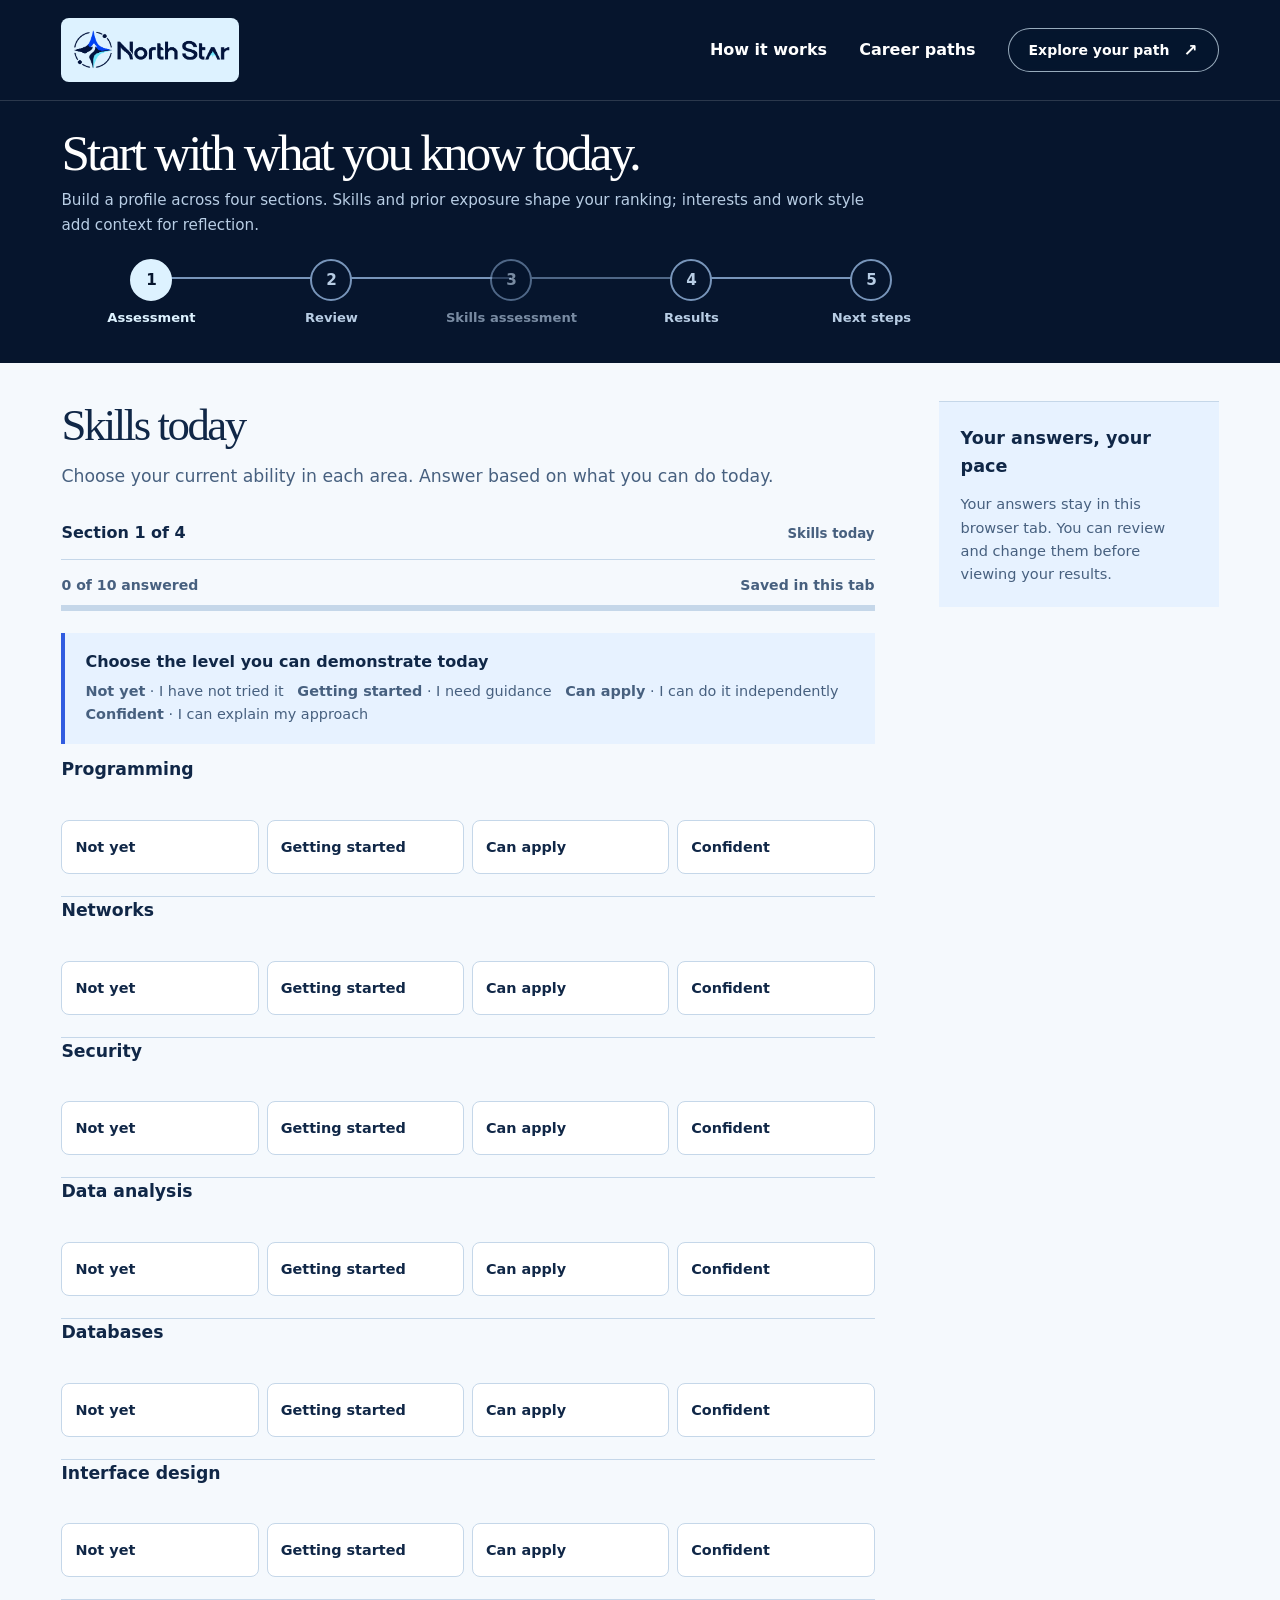
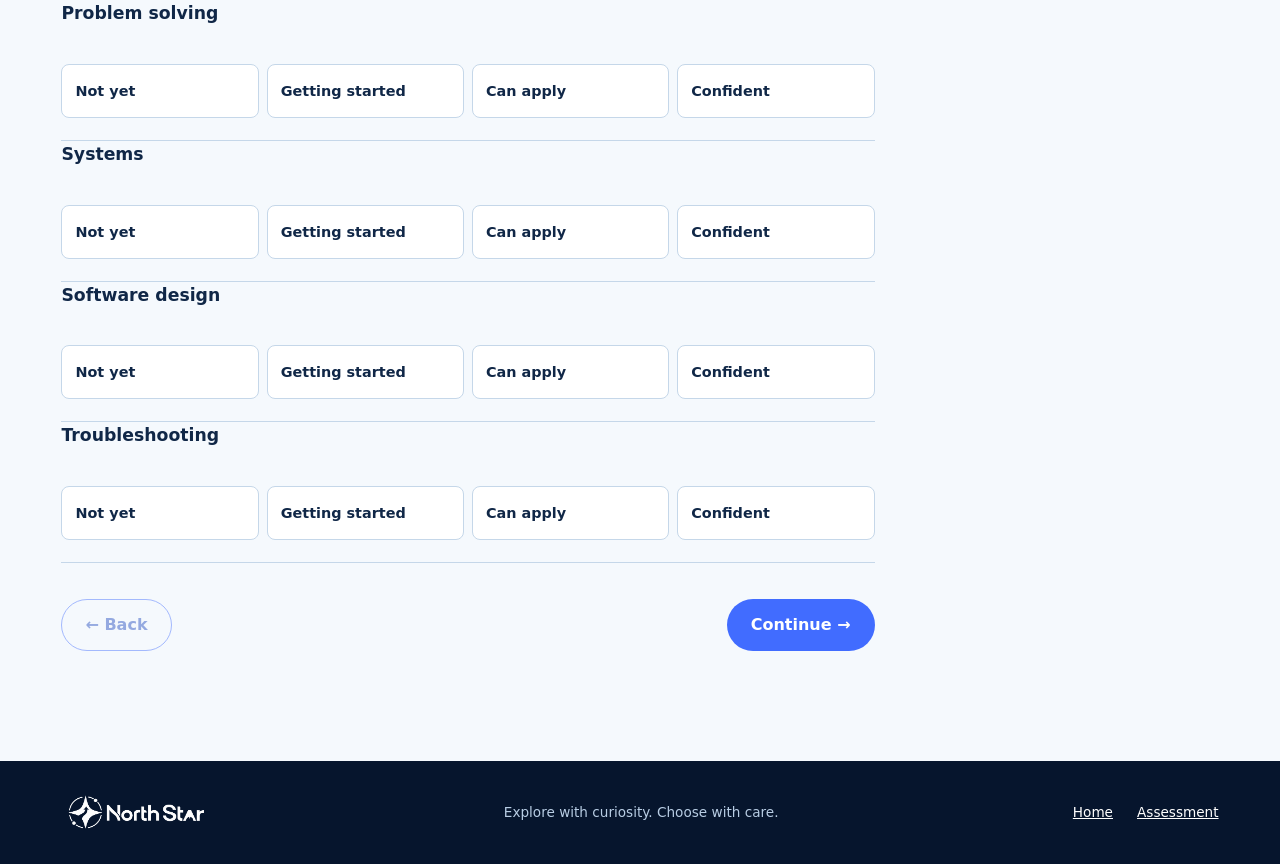
==== assessment.html @ ae38b84a "Initial North Star website" ====
<!doctype html><html lang="en"><head><meta charset="utf-8"><meta name="viewport" content="width=device-width, initial-scale=1"><meta name="theme-color" content="#06152d"><title>Assessment — North Star</title><style>html.assessment-enter::before{content:"";position:fixed;inset:0;z-index:9999;background:#06152d;pointer-events:none;opacity:1;transition:opacity .22s ease-out}html.assessment-enter.assessment-ready::before{opacity:0}@media(prefers-reduced-motion:reduce){html.assessment-enter::before{display:none}}</style><script>if(new URLSearchParams(location.search).has("enter")&&!matchMedia("(prefers-reduced-motion: reduce)").matches){document.documentElement.classList.add("assessment-enter");addEventListener("load",()=>requestAnimationFrame(()=>requestAnimationFrame(()=>{document.documentElement.classList.add("assessment-ready");setTimeout(()=>document.documentElement.classList.remove("assessment-enter","assessment-ready"),260)})),{once:true})}</script><link rel="stylesheet" href="student.css"></head><body data-page="assessment"><a class="skip" href="#main">Skip to content</a><header class="site-header"><nav class="nav container" aria-label="Main navigation"><a class="brand" href="index.html"><img src="north-star-logo.png" alt="North Star" width="2048" height="687"></a><button class="nav-toggle" type="button" aria-expanded="false" aria-controls="nav-links">Menu</button><div class="nav-links" id="nav-links"><a href="index.html#how">How it works</a><a href="index.html#paths">Career paths</a><a class="button button-primary" href="assessment.html" aria-current="page">Explore your path <span class="arrow" aria-hidden="true">↗</span></a></div></nav></header><main id="main"><section class="flow-top"><div class="container"><h1>Start with what you know today.</h1><p>Build a profile across four sections. Skills and prior exposure shape your ranking; interests and work style add context for reflection.</p><div class="flow-nav" aria-label="Progress"><span class="active">Assessment</span><span>Review</span><span>Results</span><span>Next steps</span></div></div></section><div class="container layout"><section class="main-panel" aria-labelledby="page-heading"><h2 class="page-title" id="page-heading">Your assessment</h2><p class="lede" id="step-lead"></p><div id="assessment-content"></div></section><aside class="sidebar"><h2>Your answers, your pace</h2><p>Your answers stay in this browser tab. You can review and change them before viewing your results.</p></aside></div></main><footer class="footer"><div class="container footer-bottom"><a class="footer-brand" href="index.html"><img src="north-star-logo.png" alt="North Star" width="2048" height="687"></a><span>Explore with curiosity. Choose with care.</span><div class="footer-links"><a href="index.html">Home</a><a href="assessment.html">Assessment</a></div></div></footer><script src="student.js" defer></script><script src="journey.js" defer></script></body></html>
---- student.css ----
:root{--ink:#102747;--dark:#06152d;--paper:#f5f9fd;--white:#fff;--teal:#315ce0;--teal-dark:#204abf;--muted:#47607f;--line:#c5d7e9;--pale:#e7f2ff;--lime:#ddf2ff;--error:#a62f35;--gutter:clamp(20px,5vw,76px)}
*{box-sizing:border-box}html{scroll-behavior:smooth}body{margin:0;background:var(--paper);color:var(--ink);font:16px/1.6 system-ui,-apple-system,"Segoe UI",sans-serif}button,input{font:inherit}a{color:inherit}button{cursor:pointer}::selection{background:var(--lime);color:var(--dark)}:focus-visible{outline:3px solid var(--teal);outline-offset:3px}.skip{position:absolute;top:-70px;left:12px;background:var(--lime);padding:10px;z-index:10}.skip:focus{top:12px}.container{width:min(100% - 2*var(--gutter),1200px);margin:auto}.site-header{background:var(--dark);color:white}.nav{min-height:82px;display:flex;align-items:center;justify-content:space-between;gap:20px}.brand{font:850 1.55rem/1 "Avenir Next","Trebuchet MS",sans-serif;letter-spacing:-.035em;text-decoration:none}.brand span{color:var(--lime)}.nav-links{display:flex;align-items:center;gap:24px}.nav-links a{text-decoration:none;font-weight:700}.nav-links a:hover{text-decoration:underline;text-underline-offset:5px}.nav-toggle{display:none;background:none;border:1px solid #fff8;color:white;padding:10px 14px;border-radius:8px}.button{display:inline-flex;align-items:center;justify-content:center;gap:14px;min-height:52px;padding:12px 23px;border:1px solid transparent;border-radius:100px;text-decoration:none;font-weight:800;line-height:1.2}.button-primary{background:var(--lime);color:var(--dark)}.button-dark{background:var(--dark);color:white}.button-outline{background:transparent;border-color:var(--dark);color:var(--dark)}.button:disabled{opacity:.45;cursor:not-allowed}.flow-top{background:var(--dark);color:white;padding:60px 0 84px}.flow-top h1{font:800 clamp(2.7rem,5.5vw,5.4rem)/1.02 "Avenir Next","Trebuchet MS",sans-serif;letter-spacing:-.035em;max-width:900px;margin:0 0 20px;text-wrap:balance}.flow-top p{color:#b8cde4;max-width:66ch;font-size:1.15rem;margin:0}.flow-label{display:inline-block;color:var(--lime);font-size:.78rem;font-weight:800;letter-spacing:.12em;text-transform:uppercase;margin-bottom:20px}.flow-nav{display:flex;gap:10px;flex-wrap:wrap;margin-top:34px}.flow-nav span,.flow-nav a{font-size:.8rem;text-decoration:none;border:1px solid #ffffff70;padding:7px 14px;border-radius:100px;color:#b8cde4}.flow-nav .active{background:var(--lime);border-color:var(--lime);color:var(--dark);font-weight:800}.layout{display:grid;grid-template-columns:minmax(0,1fr) 280px;gap:clamp(30px,5vw,72px);padding:66px 0 110px}.main-panel{min-width:0}.sidebar{align-self:start;position:sticky;top:24px;border-top:1px solid var(--line);padding:22px;background:var(--pale)}.sidebar h2{font-size:1.1rem;margin:0 0 12px}.sidebar p{font-size:.91rem;color:var(--muted);margin:0}.page-title{font:800 clamp(2rem,3.3vw,3.4rem)/1.08 "Avenir Next","Trebuchet MS",sans-serif;letter-spacing:-.03em;margin:0 0 14px}.lede{color:var(--muted);font-size:1.08rem;max-width:68ch;margin:0 0 32px}.section-head{display:flex;align-items:baseline;justify-content:space-between;gap:20px;border-bottom:1px solid var(--line);padding-bottom:15px;margin:42px 0 20px}.section-head h2{font-size:1.55rem;line-height:1.2;margin:0}.section-head small{color:var(--muted);font-weight:700}.question{border:0;border-bottom:1px solid var(--line);padding:22px 0;margin:0}.question legend{font-weight:800;font-size:1.08rem;padding:0 0 14px}.choices{display:grid;grid-template-columns:repeat(4,minmax(0,1fr));gap:8px}.choices.two{grid-template-columns:repeat(2,minmax(0,1fr))}.choice{position:relative}.choice input{position:absolute;opacity:0;inset:0}.choice span{display:flex;align-items:center;min-height:54px;padding:10px 13px;background:white;border:1px solid var(--line);border-radius:8px;font-size:.9rem;font-weight:700;line-height:1.25}.choice input:checked+span{background:var(--pale);border:2px solid var(--teal-dark);padding:9px 12px}.choice input:focus-visible+span{outline:3px solid var(--teal);outline-offset:2px}.choice:hover span{border-color:var(--teal)}.check-list{display:grid;gap:8px}.check-list .choice span{min-height:58px}.actions{display:flex;justify-content:space-between;align-items:center;gap:12px;flex-wrap:wrap;margin-top:36px}.error{color:var(--error);font-weight:750;margin-top:20px}.error[hidden],[hidden]{display:none!important}.review-list{display:grid;grid-template-columns:1fr 1fr;gap:12px}.review-block,.card{background:white;padding:26px;border:1px solid var(--line)}.review-block h3,.card h3{font-size:1.28rem;margin:0 0 12px}.review-block p,.card p{color:var(--muted);margin:0}.review-block a{color:var(--teal-dark);font-weight:800;text-underline-offset:3px}.review-block ul{margin:0;padding-left:20px;color:var(--muted)}.notice{background:var(--pale);padding:18px 22px;margin:24px 0;color:var(--ink)}.notice p{margin:0}.result-hero{background:var(--dark);color:white;padding:clamp(28px,5vw,54px);margin-bottom:12px}.result-hero small{color:var(--lime);font-weight:800;text-transform:uppercase;letter-spacing:.1em}.result-hero h2{font:800 clamp(2.5rem,5vw,4.8rem)/1.05 "Avenir Next","Trebuchet MS",sans-serif;letter-spacing:-.035em;margin:16px 0}.result-hero p{color:#b8cde4;max-width:58ch}.result-grid{display:grid;grid-template-columns:1fr 1fr;gap:12px}.rank-row{display:grid;grid-template-columns:1fr auto;gap:12px;padding:15px 0;border-bottom:1px solid var(--line)}.rank-row:last-child{border:0}.rank-row strong{display:block}.rank-row small{color:var(--muted)}.rank-bar{grid-column:1/-1;height:7px;background:var(--pale)}.rank-bar i{display:block;height:100%;background:var(--teal);width:var(--w)}.tag{font-size:.75rem;font-weight:850;text-transform:uppercase;letter-spacing:.08em;color:var(--teal-dark)}.tag.gap{color:#9c3f27}.tag.partial{color:#775b13}.step-list{counter-reset:steps;list-style:none;padding:0;margin:0}.step-list li{counter-increment:steps;display:grid;grid-template-columns:32px 1fr;gap:14px;padding:16px 0;border-bottom:1px solid var(--line)}.step-list li:before{content:counter(steps,decimal-leading-zero);color:var(--teal-dark);font-weight:850}.path-tabs{display:flex;gap:8px;flex-wrap:wrap;margin:0 0 22px}.path-tabs button{border:1px solid var(--line);background:white;color:var(--ink);border-radius:100px;padding:9px 15px;font-weight:750}.path-tabs button[aria-pressed=true]{background:var(--dark);color:white}.footer{background:#06152d;color:#b8cde4;padding:34px 0;font-size:.85rem}.footer .container{display:flex;justify-content:space-between;gap:20px;flex-wrap:wrap}.footer a{color:white}
@media(max-width:900px){.layout{grid-template-columns:1fr}.sidebar{position:static}.choices{grid-template-columns:repeat(2,minmax(0,1fr))}}
@media(max-width:650px){.nav-toggle{display:block}.nav-links{display:none;position:absolute;z-index:5;top:70px;left:0;right:0;background:var(--dark);padding:20px var(--gutter);flex-direction:column;align-items:stretch}.nav-links.open{display:flex}.flow-top{padding:48px 0 60px}.layout{padding:40px 0 70px}.review-list,.result-grid{grid-template-columns:1fr}.actions .button{width:100%}.choices,.choices.two{grid-template-columns:1fr}}
@media(prefers-reduced-motion:reduce){html{scroll-behavior:auto}}
.flow-top{padding:36px 0 42px}.flow-top h1{font-size:clamp(2.5rem,4vw,3.8rem);max-width:1000px;margin-bottom:10px}.flow-top p{font-size:1rem;max-width:76ch}.flow-label{margin-bottom:12px}.flow-nav{margin-top:20px}.layout{padding-top:48px}
@media(max-width:650px){.flow-top{padding:32px 0 38px}.flow-top h1{font-size:2.45rem}.layout{padding-top:34px}}
.flow-top{padding:24px 0 28px}.flow-top h1{font-size:clamp(2rem,3vw,2.9rem);margin-bottom:8px}.flow-label{margin-bottom:8px}.flow-nav{margin-top:14px}.flow-top p{font-size:.95rem;max-width:85ch}.layout{padding-top:38px}
.answer-status{display:flex;justify-content:space-between;gap:16px;flex-wrap:wrap;font-size:.88rem;font-weight:750;color:var(--muted);margin:0 0 8px}.answer-track{height:6px;background:var(--line);margin-bottom:22px;overflow:hidden}.answer-track>div{height:100%;width:0;background:var(--teal);}
.evidence-list{list-style:none;margin:0;padding:0}.evidence-item{display:grid;grid-template-columns:34px 1fr;gap:14px;padding:18px 0;border-bottom:1px solid var(--line)}.evidence-item:last-child{border:0}.evidence-number{color:var(--teal-dark);font-weight:850}.evidence-item h4{font-size:1.08rem;line-height:1.3;margin:0 0 5px}.evidence-item p{margin:0 0 5px;color:var(--ink);font-size:.9rem}.evidence-item small{color:var(--muted)}.card.wide{grid-column:1/-1;background:var(--pale);border:0}.card.wide h3{font-size:1.5rem;line-height:1.3;margin:12px 0}
@media(max-width:650px){.flow-top{padding:20px 0 24px}.flow-top h1{font-size:2rem}.flow-top p{font-size:.9rem}.layout{padding-top:28px}.flow-nav{gap:6px}.flow-nav span,.flow-nav a{font-size:.74rem;padding:6px 10px}.card.wide{grid-column:auto}}

/* Shared North Star shell: match the landing page across the student journey. */
:root{--gutter:clamp(20px,4.8vw,76px);--ease:cubic-bezier(.2,.8,.2,1)}
html{scrollbar-color:#7895ba var(--paper)}
body{font-family:"Segoe UI Variable","Avenir Next",system-ui,sans-serif;-webkit-font-smoothing:antialiased}
button,a{touch-action:manipulation}
.nav.container,.footer .container{width:min(100% - 2*var(--gutter),1440px)}
.site-header{border-bottom:1px solid #ffffff26}
.nav{min-height:88px}
.brand{font-weight:850;letter-spacing:-.06em}
.brand-mark{color:var(--lime)}
.nav-links{gap:32px}
.nav-links a:not(.button){font-weight:650}
.nav-links a:not(.button):hover{text-underline-offset:6px}
.nav-links .button{font-weight:750}
.nav-links .button[aria-current=page]{box-shadow:inset 0 0 0 2px var(--dark)}
.button{transition:transform .22s var(--ease),background .22s var(--ease),border-color .22s var(--ease)}
.button:hover:not(:disabled){transform:translateY(-3px)}
.button-primary:hover{background:#f6faff}
.button-dark:hover{background:#12315b}
.button-outline:hover{background:#ddf2ff}
.arrow{font-size:1.2em;line-height:1}
.footer{padding:72px 0 28px}
.footer-inner{display:flex;align-items:end;justify-content:space-between;gap:32px}
.footer-inner h2{font:800 clamp(2.4rem,4.6vw,4.7rem)/1.04 "Avenir Next","Trebuchet MS",sans-serif;letter-spacing:-.035em;margin:0 0 14px}
.footer-inner p{color:#b8cde4;max-width:52ch;margin:0}
.footer-bottom{border-top:1px solid #ffffff40;margin-top:70px;padding-top:24px;color:#b8cde4}
.footer-bottom a{color:white}
.footer .button-primary{color:var(--dark)}
@media(max-width:650px){.nav-links{top:88px;gap:20px}.nav-links .button{align-self:start}.footer{padding-top:52px}.footer-inner{align-items:start;flex-direction:column}.footer-bottom{margin-top:52px}}

/* Assessment clarity and error recovery. */
.scale-guide{background:var(--pale);border-left:4px solid var(--teal);padding:18px 20px;margin-bottom:12px}
.assessment-section-head{margin:18px 0 14px}
.assessment-section-head h2{font-size:1rem}
.scale-guide strong{display:block;line-height:1.35}
.scale-guide p{margin:8px 0 0;color:var(--muted);font-size:.9rem}
.question.needs-answer{border-left:3px solid var(--error);padding-left:14px}
.question-error{color:var(--error);font-size:.88rem;font-weight:750;margin:10px 0 0}
.skill-summary{margin:0 0 18px}
.skill-summary>div{display:flex;justify-content:space-between;align-items:baseline;gap:16px;padding:8px 0;border-bottom:1px solid var(--line)}
.skill-summary dt{font-weight:700}.skill-summary dd{margin:0;color:var(--muted);text-align:right}

/* Put the comparison and its evidence in the first results viewport. */
.result-hero-compact{padding:26px 30px}
.result-hero-compact h2{font-size:clamp(2rem,3.4vw,3.5rem);margin:7px 0 6px}
.result-hero-compact p{margin:0}
.results-ranking{grid-row:span 1}
.score-key{font-size:.9rem;line-height:1.5;margin-bottom:8px!important}
.evidence-title{display:flex;justify-content:space-between;align-items:baseline;gap:12px}
.evidence-title strong{color:var(--teal-dark);font-size:1.1rem;white-space:nowrap}
.evidence-title strong span{font-size:.72rem;color:var(--muted)}
.context-heading{font-size:1.05rem!important;border-top:1px solid var(--line);padding-top:20px;margin-top:24px!important}
.context-line{margin-top:12px!important}
.restart-confirm{display:flex;align-items:center;gap:10px;flex-wrap:wrap;border:1px solid var(--line);background:white;padding:18px;margin-top:14px}
.restart-confirm p{flex-basis:100%;margin:0 0 4px}
.footer{padding:27px 0}
.footer-bottom{border-top:0;margin-top:0;padding-top:0;align-items:center}
.footer-links{display:flex;gap:24px}
.skill-evidence{margin-top:18px}.skill-evidence p{margin:0 0 10px;color:var(--muted)}.skill-evidence a{color:var(--teal-dark);font-weight:800;text-underline-offset:3px}

/* A labeled five-segment progress bar shared by every student page. */
.flow-nav{counter-reset:journey-step;display:grid;grid-template-columns:repeat(5,minmax(0,1fr));gap:0;max-width:900px;margin-top:22px}
.flow-nav span,.flow-nav a{counter-increment:journey-step;position:relative;display:flex;flex-direction:column;align-items:center;justify-content:flex-start;gap:9px;min-width:0;min-height:76px;padding:0 5px;border:0;border-radius:0;background:transparent;color:#b8cde4;font-size:.82rem;font-weight:700;line-height:1.2;text-align:center;white-space:normal}
.flow-nav span::before,.flow-nav a::before{content:counter(journey-step);position:relative;z-index:1;display:grid;place-items:center;flex:none;width:38px;height:38px;border:2px solid #7895ba;border-radius:50%;background:var(--dark);color:#b8cde4;font-size:.95rem;font-weight:800}
.flow-nav span::after,.flow-nav a::after{content:"";position:absolute;top:18px;left:50%;width:100%;height:2px;background:#7895ba}
.flow-nav > :last-child::after{display:none}
.flow-nav .completed::before{content:"✓";border-color:var(--lime);background:var(--lime);color:var(--dark)}
.flow-nav .completed::after{background:var(--lime)}
.flow-nav .active{background:transparent;border:0;border-radius:0;color:var(--lime);font-weight:850}
.flow-nav .active::before{border-color:var(--lime);background:var(--lime);color:var(--dark)}
.flow-nav a:hover{background:transparent;color:white}
.flow-nav a:hover::before{border-color:white}
.flow-nav a:focus-visible{outline:3px solid var(--lime);outline-offset:3px}
@media(max-width:650px){.flow-nav{display:grid;grid-template-columns:repeat(5,minmax(0,1fr));gap:0;max-width:100%;overflow:visible}.flow-nav span,.flow-nav a{min-height:76px;padding:0 2px;font-size:.64rem;line-height:1.15}.flow-nav span::before,.flow-nav a::before{width:34px;height:34px;font-size:.85rem}.flow-nav span::after,.flow-nav a::after{top:16px}}

@media(max-width:650px){
  .scale-guide{padding:13px 16px}
  .choices,.choices.two{grid-template-columns:repeat(2,minmax(0,1fr))}
  .question{padding:18px 0}
  .choice span{min-height:48px}
  .result-hero-compact{padding:23px}
  .result-hero-compact h2{font-size:2rem}
  .restart-confirm .button{width:100%}
  .footer{padding:24px 0}
  .footer-bottom{margin-top:0}
}


.brand{display:inline-flex;align-items:center;background:var(--lime);border-radius:8px;padding:2px 6px;flex:none}.brand img{display:block;width:160px;height:auto}.nav-links .button-primary{background:var(--lime)}@media(max-width:650px){.brand img{width:130px}}

.flow-nav .active.completed::before{content:'✓'}.flow-nav [aria-disabled='true']{cursor:not-allowed;opacity:.65}

/* Shared North Star typography, actions, and page chrome. */
:root{--cobalt:#416cff}
.nav{min-height:100px}.brand{padding:4px;background:var(--lime)}.brand img{width:170px}
.nav-links .button-primary{min-height:44px;padding:10px 20px;border-color:rgba(221,242,255,.68);background:rgba(5,22,48,.38);color:var(--white);font-size:14px;font-weight:700}.nav-links .button-primary:hover{background:rgba(65,108,255,.36)}
.flow-top h1,.page-title,.result-hero h2{font-family:Georgia,'Times New Roman',serif;font-weight:400;letter-spacing:-.055em}.flow-top h1{font-size:clamp(2.3rem,4vw,3.6rem);line-height:1.08;max-width:1000px}.page-title{font-size:clamp(2.2rem,3.5vw,3.6rem)}
.button-dark{background:var(--cobalt)}.button-dark:hover{background:#2d59ed}.button-outline{border-color:var(--cobalt);color:#204abf}
.footer-brand{display:inline-flex;align-items:center}.footer-brand img{display:block;width:148px;height:auto;filter:brightness(0) invert(1)}.footer-bottom{gap:24px;align-items:center}
@media(max-width:650px){.nav{min-height:88px}.brand img{width:128px}.nav-links{top:88px}.flow-top h1{font-size:clamp(2.2rem,8vw,3rem)}.footer-brand img{width:128px}}
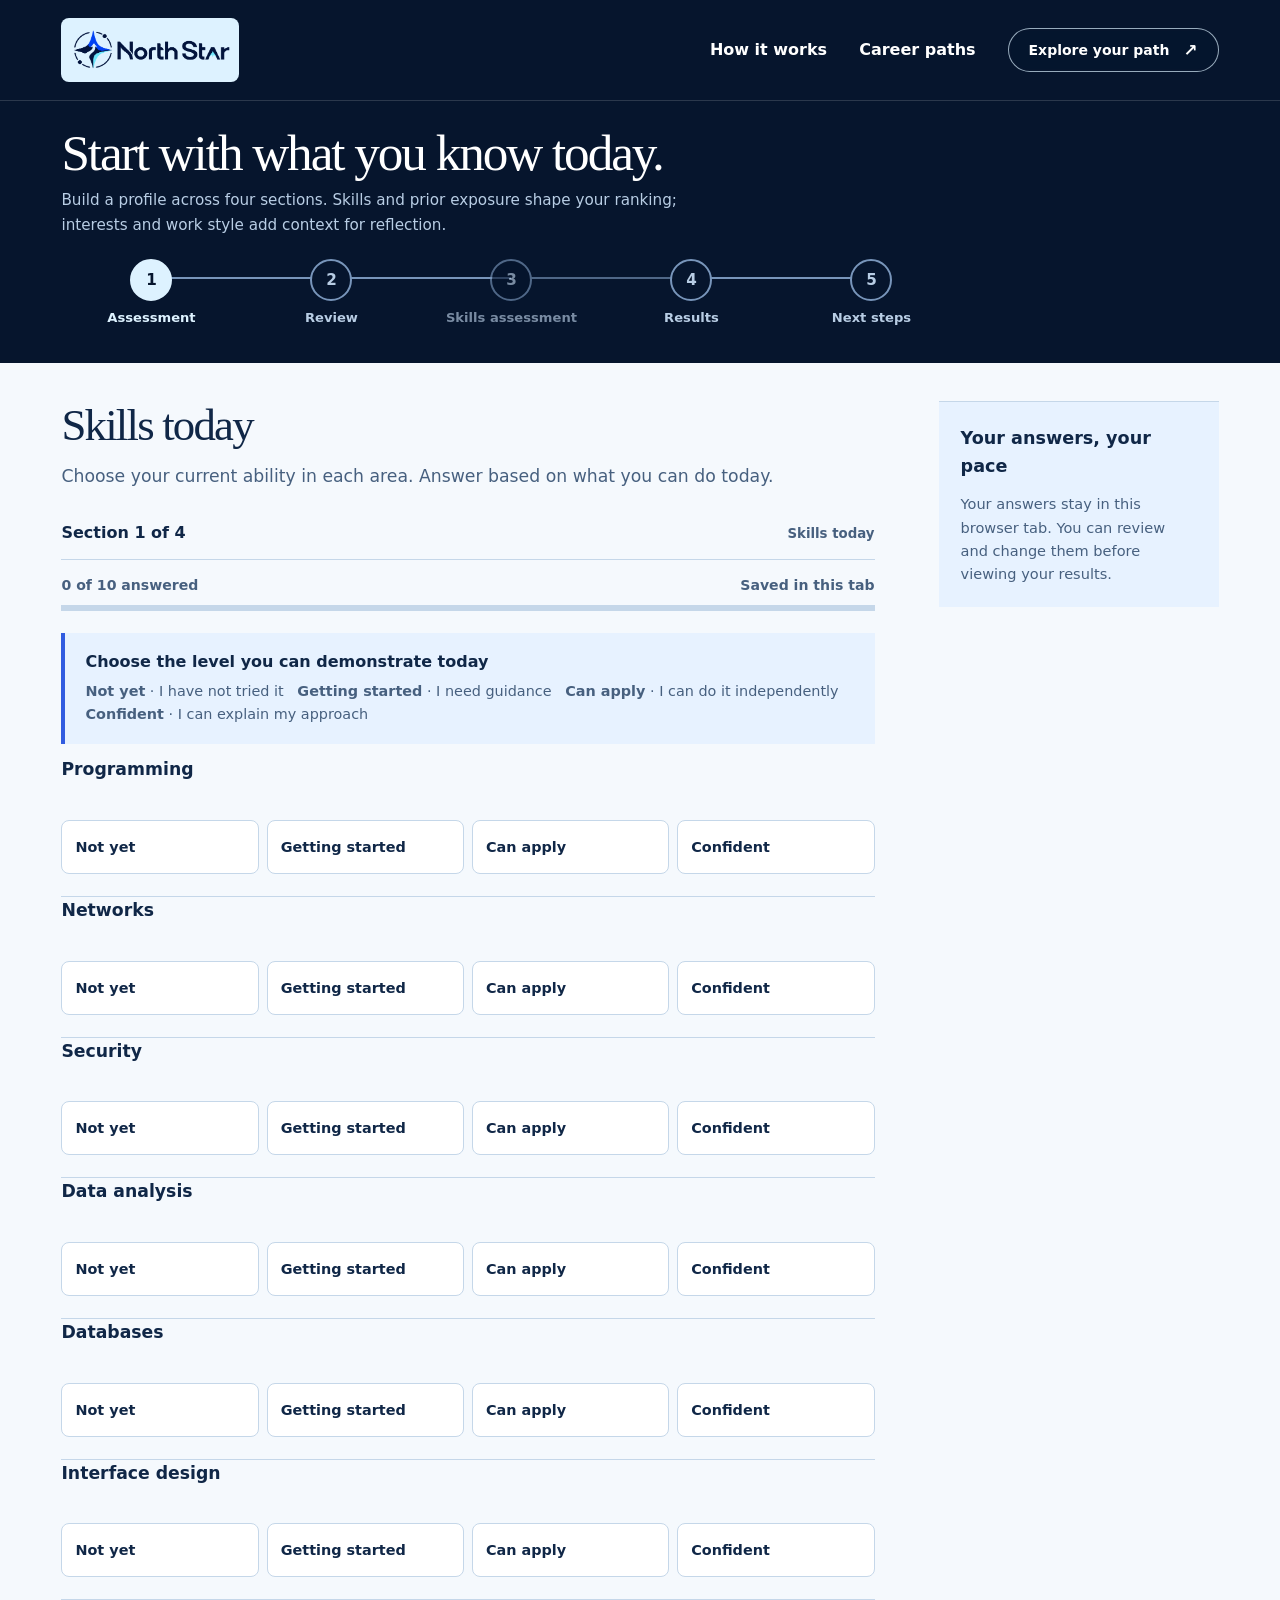
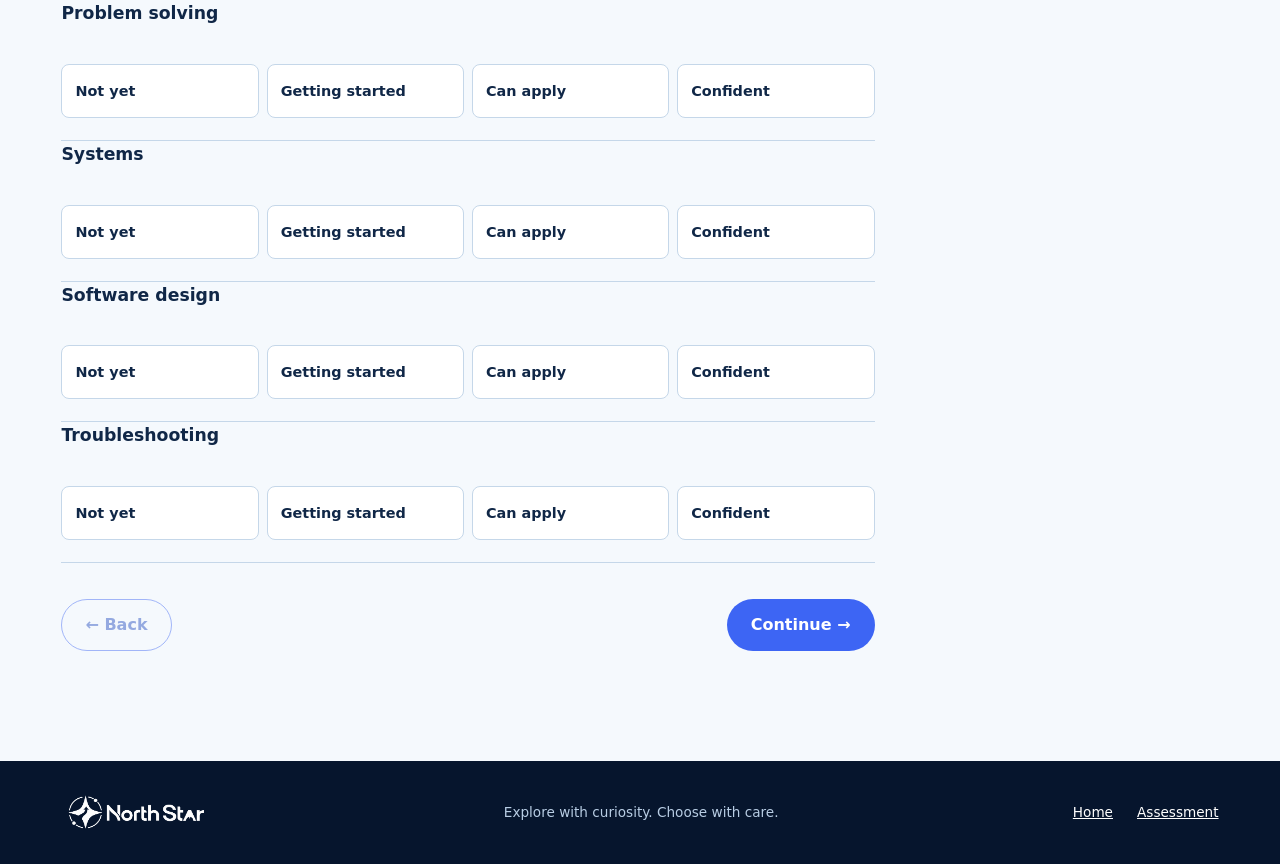
==== commit 70a5ae27: "Polish North Star pages and mobile journey" ====
--- a/assessment.html
+++ b/assessment.html
@@ -1,3 +1,3 @@
-<!doctype html><html lang="en"><head><meta charset="utf-8"><meta name="viewport" content="width=device-width, initial-scale=1"><meta name="theme-color" content="#06152d"><title>Assessment — North Star</title><style>html.assessment-enter::before{content:"";position:fixed;inset:0;z-index:9999;background:#06152d;pointer-events:none;opacity:1;transition:opacity .22s ease-out}html.assessment-enter.assessment-ready::before{opacity:0}@media(prefers-reduced-motion:reduce){html.assessment-enter::before{display:none}}</style><script>if(new URLSearchParams(location.search).has("enter")&&!matchMedia("(prefers-reduced-motion: reduce)").matches){document.documentElement.classList.add("assessment-enter");addEventListener("load",()=>requestAnimationFrame(()=>requestAnimationFrame(()=>{document.documentElement.classList.add("assessment-ready");setTimeout(()=>document.documentElement.classList.remove("assessment-enter","assessment-ready"),260)})),{once:true})}</script><link rel="stylesheet" href="student.css"></head><body data-page="assessment"><a class="skip" href="#main">Skip to content</a><header class="site-header"><nav class="nav container" aria-label="Main navigation"><a class="brand" href="index.html"><img src="north-star-logo.png" alt="North Star" width="2048" height="687"></a><button class="nav-toggle" type="button" aria-expanded="false" aria-controls="nav-links">Menu</button><div class="nav-links" id="nav-links"><a href="index.html#how">How it works</a><a href="index.html#paths">Career paths</a><a class="button button-primary" href="assessment.html" aria-current="page">Explore your path <span class="arrow" aria-hidden="true">↗</span></a></div></nav></header><main id="main"><section class="flow-top"><div class="container"><h1>Start with what you know today.</h1><p>Build a profile across four sections. Skills and prior exposure shape your ranking; interests and work style add context for reflection.</p><div class="flow-nav" aria-label="Progress"><span class="active">Assessment</span><span>Review</span><span>Results</span><span>Next steps</span></div></div></section><div class="container layout"><section class="main-panel" aria-labelledby="page-heading"><h2 class="page-title" id="page-heading">Your assessment</h2><p class="lede" id="step-lead"></p><div id="assessment-content"></div></section><aside class="sidebar"><h2>Your answers, your pace</h2><p>Your answers stay in this browser tab. You can review and change them before viewing your results.</p></aside></div></main><footer class="footer"><div class="container footer-bottom"><a class="footer-brand" href="index.html"><img src="north-star-logo.png" alt="North Star" width="2048" height="687"></a><span>Explore with curiosity. Choose with care.</span><div class="footer-links"><a href="index.html">Home</a><a href="assessment.html">Assessment</a></div></div></footer><script src="student.js" defer></script><script src="journey.js" defer></script></body></html>
+<!doctype html><html lang="en"><head><meta charset="utf-8"><meta name="viewport" content="width=device-width, initial-scale=1"><meta name="theme-color" content="#06152d"><title>Assessment — North Star</title><meta name="description" content="Reflect on your IT skills, experience, interests, and work preferences to explore career directions."><style>html.assessment-enter::before{content:"";position:fixed;inset:0;z-index:9999;background:#06152d;pointer-events:none;opacity:1;transition:opacity .22s ease-out}html.assessment-enter.assessment-ready::before{opacity:0}@media(prefers-reduced-motion:reduce){html.assessment-enter::before{display:none}}</style><script>if(new URLSearchParams(location.search).has("enter")&&!matchMedia("(prefers-reduced-motion: reduce)").matches){document.documentElement.classList.add("assessment-enter");addEventListener("load",()=>requestAnimationFrame(()=>requestAnimationFrame(()=>{document.documentElement.classList.add("assessment-ready");setTimeout(()=>document.documentElement.classList.remove("assessment-enter","assessment-ready"),260)})),{once:true})}</script><link rel="stylesheet" href="student.css"></head><body data-page="assessment"><a class="skip" href="#main">Skip to content</a><header class="site-header"><nav class="nav container" aria-label="Main navigation"><a class="brand" href="index.html"><img src="north-star-logo.png" alt="North Star" width="2048" height="687"></a><button class="nav-toggle" type="button" aria-expanded="false" aria-controls="nav-links">Menu</button><div class="nav-links" id="nav-links"><a href="index.html#how">How it works</a><a href="index.html#paths">Career paths</a><a class="button button-primary" href="assessment.html" aria-current="page">Explore your path <span class="arrow" aria-hidden="true">↗</span></a></div></nav></header><main id="main"><section class="flow-top"><div class="container"><h1>Start with what you know today.</h1><p>Build a profile across four sections. Skills and prior exposure shape your ranking; interests and work style add context for reflection.</p><div class="flow-nav" aria-label="Progress"><span class="active">Assessment</span><span>Review</span><span>Results</span><span>Next steps</span></div></div></section><div class="container layout"><section class="main-panel" aria-labelledby="page-heading"><h2 class="page-title" id="page-heading">Your assessment</h2><p class="lede" id="step-lead"></p><div id="assessment-content"></div></section><aside class="sidebar"><h2>Your answers, your pace</h2><p>Your answers stay in this browser tab. You can review and change them before viewing your results.</p></aside></div></main><footer class="footer"><div class="container footer-bottom"><a class="footer-brand" href="index.html"><img src="north-star-logo.png" alt="North Star" width="2048" height="687"></a><span>Explore with curiosity. Choose with care.</span><div class="footer-links"><a href="index.html">Home</a><a href="assessment.html">Assessment</a></div></div></footer><script src="student.js" defer></script><script src="journey.js" defer></script></body></html>
 
 
--- a/student.css
+++ b/student.css
@@ -103,10 +103,30 @@
 .flow-nav .active.completed::before{content:'✓'}.flow-nav [aria-disabled='true']{cursor:not-allowed;opacity:.65}
 
 /* Shared North Star typography, actions, and page chrome. */
-:root{--cobalt:#416cff}
+:root{--cobalt:#3d65f4}
 .nav{min-height:100px}.brand{padding:4px;background:var(--lime)}.brand img{width:170px}
 .nav-links .button-primary{min-height:44px;padding:10px 20px;border-color:rgba(221,242,255,.68);background:rgba(5,22,48,.38);color:var(--white);font-size:14px;font-weight:700}.nav-links .button-primary:hover{background:rgba(65,108,255,.36)}
-.flow-top h1,.page-title,.result-hero h2{font-family:Georgia,'Times New Roman',serif;font-weight:400;letter-spacing:-.055em}.flow-top h1{font-size:clamp(2.3rem,4vw,3.6rem);line-height:1.08;max-width:1000px}.page-title{font-size:clamp(2.2rem,3.5vw,3.6rem)}
+.flow-top h1,.page-title,.result-hero h2{font-family:Georgia,'Times New Roman',serif;font-weight:400;letter-spacing:-.04em}.flow-top h1{font-size:clamp(2.3rem,4vw,3.6rem);line-height:1.08;max-width:1000px}.page-title{font-size:clamp(2.2rem,3.5vw,3.6rem)}
 .button-dark{background:var(--cobalt)}.button-dark:hover{background:#2d59ed}.button-outline{border-color:var(--cobalt);color:#204abf}
 .footer-brand{display:inline-flex;align-items:center}.footer-brand img{display:block;width:148px;height:auto;filter:brightness(0) invert(1)}.footer-bottom{gap:24px;align-items:center}
 @media(max-width:650px){.nav{min-height:88px}.brand img{width:128px}.nav-links{top:88px}.flow-top h1{font-size:clamp(2.2rem,8vw,3rem)}.footer-brand img{width:128px}}
+
+/* Keep the full journey readable and its controls usable on small screens. */
+.flow-top p{max-width:68ch}
+.path-tabs button{min-height:44px}
+.review-block a{display:inline-block;padding-block:8px}
+.choice span{transition:background-color .18s ease-out,border-color .18s ease-out}
+.choice input:checked+span{box-shadow:inset 0 0 0 1px var(--teal-dark)}
+.nav-toggle:focus-visible,.button:focus-visible,.path-tabs button:focus-visible{outline:3px solid var(--teal);outline-offset:4px}
+.site-header .nav-toggle:focus-visible{outline-color:var(--lime)}
+.button:active:not(:disabled){transform:translateY(0)}
+.footer-links a{display:inline-flex;align-items:center;min-height:44px}
+@media(max-width:650px){
+  .flow-top p{font-size:1rem}
+  .flow-nav span,.flow-nav a{font-size:.72rem;line-height:1.2;min-height:86px}
+  .flow-nav span::before,.flow-nav a::before{width:38px;height:38px}
+  .flow-nav span::after,.flow-nav a::after{top:18px}
+  .result-grid,.review-list{gap:16px}
+}
+@media(max-width:360px){.flow-nav span,.flow-nav a{font-size:.7rem}}
+@media(prefers-reduced-motion:reduce){.button,.choice span{transition:none}}
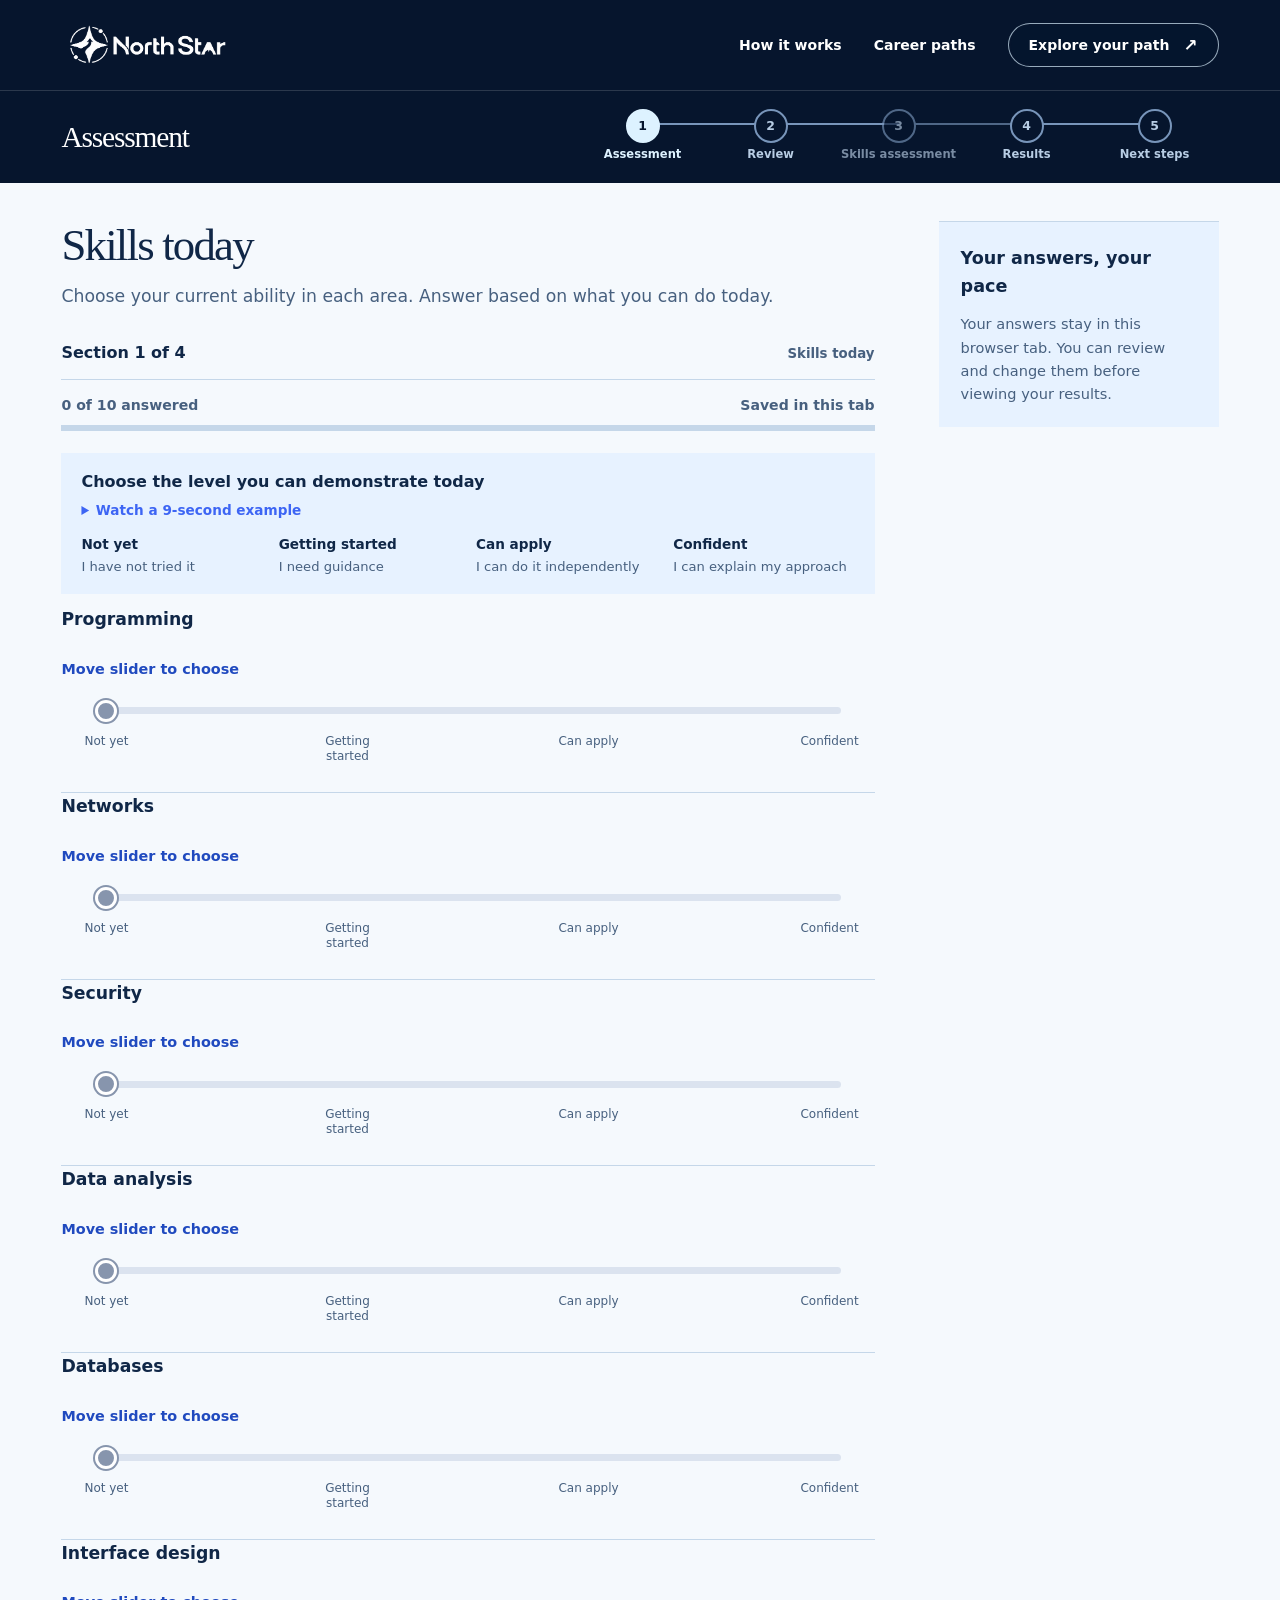
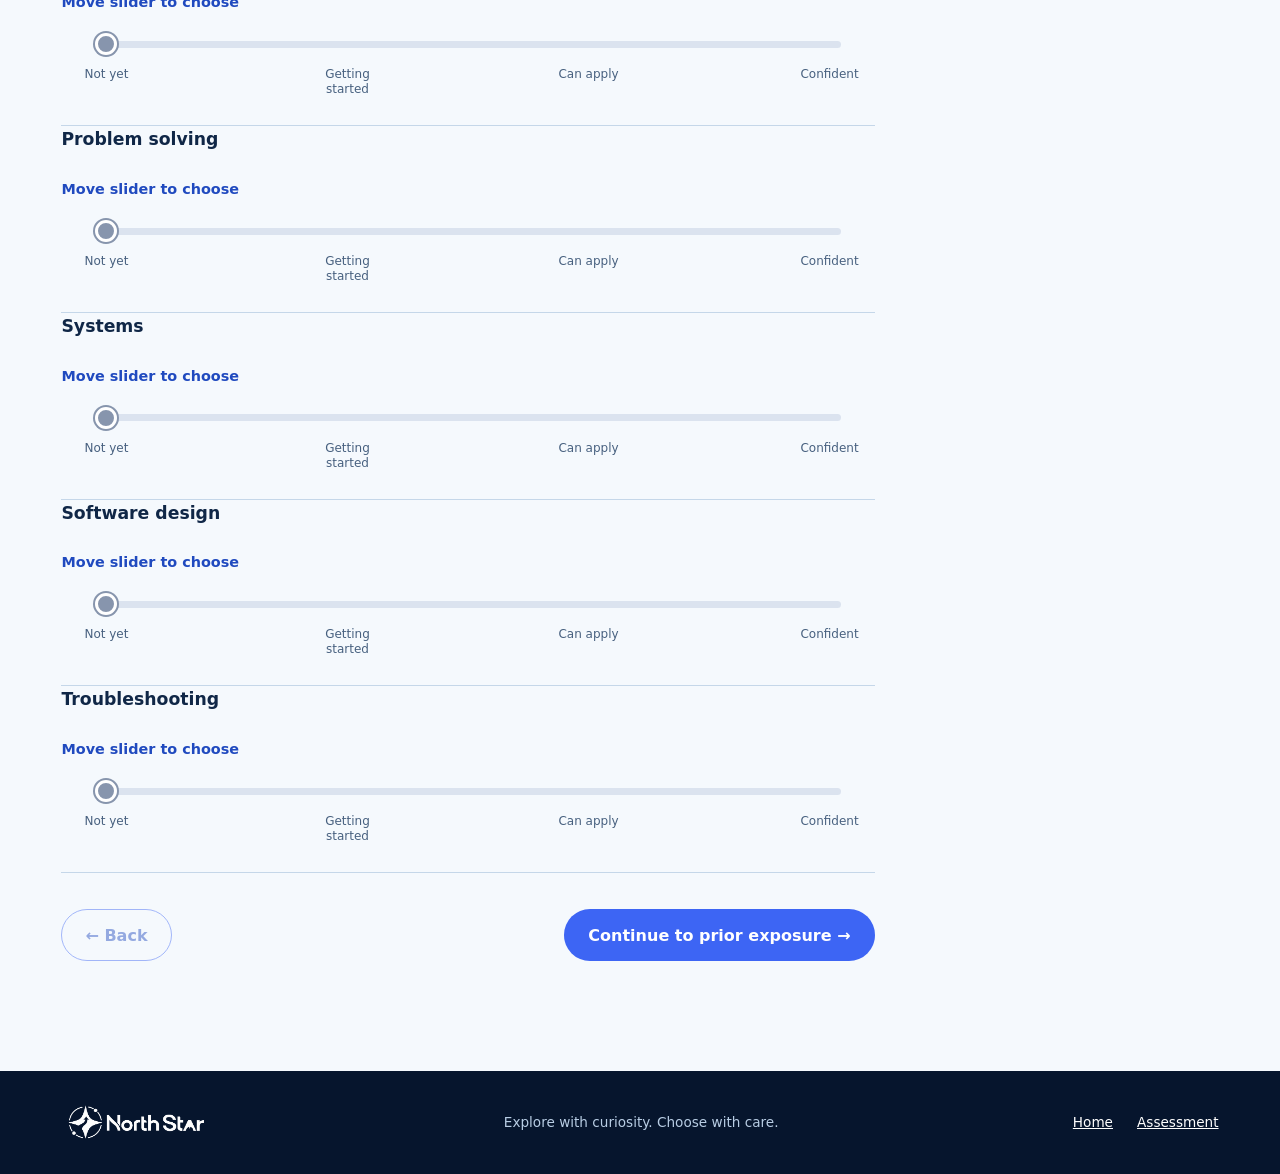
==== commit 6a9d201a: "Use compact header across student journey" ====
--- a/assessment.html
+++ b/assessment.html
@@ -1,3 +1,3 @@
-<!doctype html><html lang="en"><head><meta charset="utf-8"><meta name="viewport" content="width=device-width, initial-scale=1"><meta name="theme-color" content="#06152d"><title>Assessment — North Star</title><meta name="description" content="Reflect on your IT skills, experience, interests, and work preferences to explore career directions."><style>html.assessment-enter::before{content:"";position:fixed;inset:0;z-index:9999;background:#06152d;pointer-events:none;opacity:1;transition:opacity .22s ease-out}html.assessment-enter.assessment-ready::before{opacity:0}@media(prefers-reduced-motion:reduce){html.assessment-enter::before{display:none}}</style><script>if(new URLSearchParams(location.search).has("enter")&&!matchMedia("(prefers-reduced-motion: reduce)").matches){document.documentElement.classList.add("assessment-enter");addEventListener("load",()=>requestAnimationFrame(()=>requestAnimationFrame(()=>{document.documentElement.classList.add("assessment-ready");setTimeout(()=>document.documentElement.classList.remove("assessment-enter","assessment-ready"),260)})),{once:true})}</script><link rel="stylesheet" href="student.css"></head><body data-page="assessment"><a class="skip" href="#main">Skip to content</a><header class="site-header"><nav class="nav container" aria-label="Main navigation"><a class="brand" href="index.html"><img src="north-star-logo.png" alt="North Star" width="2048" height="687"></a><button class="nav-toggle" type="button" aria-expanded="false" aria-controls="nav-links">Menu</button><div class="nav-links" id="nav-links"><a href="index.html#how">How it works</a><a href="index.html#paths">Career paths</a><a class="button button-primary" href="assessment.html" aria-current="page">Explore your path <span class="arrow" aria-hidden="true">↗</span></a></div></nav></header><main id="main"><section class="flow-top"><div class="container"><h1>Start with what you know today.</h1><p>Build a profile across four sections. Skills and prior exposure shape your ranking; interests and work style add context for reflection.</p><div class="flow-nav" aria-label="Progress"><span class="active">Assessment</span><span>Review</span><span>Results</span><span>Next steps</span></div></div></section><div class="container layout"><section class="main-panel" aria-labelledby="page-heading"><h2 class="page-title" id="page-heading">Your assessment</h2><p class="lede" id="step-lead"></p><div id="assessment-content"></div></section><aside class="sidebar"><h2>Your answers, your pace</h2><p>Your answers stay in this browser tab. You can review and change them before viewing your results.</p></aside></div></main><footer class="footer"><div class="container footer-bottom"><a class="footer-brand" href="index.html"><img src="north-star-logo.png" alt="North Star" width="2048" height="687"></a><span>Explore with curiosity. Choose with care.</span><div class="footer-links"><a href="index.html">Home</a><a href="assessment.html">Assessment</a></div></div></footer><script src="student.js" defer></script><script src="journey.js" defer></script></body></html>
+<!doctype html><html lang="en"><head><meta charset="utf-8"><meta name="viewport" content="width=device-width, initial-scale=1"><meta name="theme-color" content="#06152d"><title>Assessment — North Star</title><meta name="description" content="Reflect on your IT skills, experience, interests, and work preferences to explore career directions."><style>html.assessment-enter::before{content:"";position:fixed;inset:0;z-index:9999;background:#06152d;pointer-events:none;opacity:1;transition:opacity .22s ease-out}html.assessment-enter.assessment-ready::before{opacity:0}@media(prefers-reduced-motion:reduce){html.assessment-enter::before{display:none}}</style><script>if(new URLSearchParams(location.search).has("enter")&&!matchMedia("(prefers-reduced-motion: reduce)").matches){document.documentElement.classList.add("assessment-enter");addEventListener("load",()=>requestAnimationFrame(()=>requestAnimationFrame(()=>{document.documentElement.classList.add("assessment-ready");setTimeout(()=>document.documentElement.classList.remove("assessment-enter","assessment-ready"),260)})),{once:true})}</script><link rel="stylesheet" href="styles/student.css"><link rel="stylesheet" href="styles/journey-header.css"></head><body data-page="assessment"><a class="skip" href="#main">Skip to content</a><header class="site-header"><nav class="nav container" aria-label="Main navigation"><a class="brand" href="index.html"><img src="assets/north-star-logo.png" alt="North Star" width="2048" height="687"></a><button class="nav-toggle" type="button" aria-expanded="false" aria-controls="nav-links">Menu</button><div class="nav-links" id="nav-links"><a href="index.html#how">How it works</a><a href="index.html#paths">Career paths</a><a class="button button-primary" href="assessment.html" aria-current="page">Explore your path <span class="arrow" aria-hidden="true">↗</span></a></div></nav></header><main id="main"><section class="flow-top"><div class="container"><h1>Assessment</h1><p>Build a profile across four sections. Skills and prior exposure shape your ranking; interests and work style add context for reflection.</p><div class="flow-nav" aria-label="Progress"><span class="active">Assessment</span><span>Review</span><span>Results</span><span>Next steps</span></div></div></section><div class="container layout"><section class="main-panel" aria-labelledby="page-heading"><h2 class="page-title" id="page-heading">Your assessment</h2><p class="lede" id="step-lead"></p><div id="assessment-content"></div></section><aside class="sidebar"><h2>Your answers, your pace</h2><p>Your answers stay in this browser tab. You can review and change them before viewing your results.</p></aside></div></main><footer class="footer"><div class="container footer-bottom"><a class="footer-brand" href="index.html"><img src="assets/north-star-logo.png" alt="North Star" width="2048" height="687"></a><span>Explore with curiosity. Choose with care.</span><div class="footer-links"><a href="index.html">Home</a><a href="assessment.html">Assessment</a></div></div></footer><script src="scripts/student.js" defer></script><script src="scripts/journey.js" defer></script></body></html>
 
 
--- a/styles/student.css
+++ b/styles/student.css
@@ -0,0 +1,252 @@
+:root{--ink:#102747;--dark:#06152d;--paper:#f5f9fd;--white:#fff;--teal:#315ce0;--teal-dark:#204abf;--muted:#47607f;--line:#c5d7e9;--pale:#e7f2ff;--lime:#ddf2ff;--error:#a62f35;--gutter:clamp(20px,5vw,76px)}
+*{box-sizing:border-box}html{scroll-behavior:smooth}body{margin:0;background:var(--paper);color:var(--ink);font:16px/1.6 system-ui,-apple-system,"Segoe UI",sans-serif}button,input{font:inherit}a{color:inherit}button{cursor:pointer}::selection{background:var(--lime);color:var(--dark)}:focus-visible{outline:3px solid var(--teal);outline-offset:3px}.skip{position:absolute;top:-70px;left:12px;background:var(--lime);padding:10px;z-index:10}.skip:focus{top:12px}.container{width:min(100% - 2*var(--gutter),1200px);margin:auto}.site-header{background:var(--dark);color:white}.nav{min-height:82px;display:flex;align-items:center;justify-content:space-between;gap:20px}.brand{font:850 1.55rem/1 "Avenir Next","Trebuchet MS",sans-serif;letter-spacing:-.035em;text-decoration:none}.brand span{color:var(--lime)}.nav-links{display:flex;align-items:center;gap:24px}.nav-links a{text-decoration:none;font-weight:700}.nav-links a:hover{text-decoration:underline;text-underline-offset:5px}.nav-toggle{display:none;background:none;border:1px solid #fff8;color:white;padding:10px 14px;border-radius:8px}.button{display:inline-flex;align-items:center;justify-content:center;gap:14px;min-height:52px;padding:12px 23px;border:1px solid transparent;border-radius:100px;text-decoration:none;font-weight:800;line-height:1.2}.button-primary{background:var(--lime);color:var(--dark)}.button-dark{background:var(--dark);color:white}.button-outline{background:transparent;border-color:var(--dark);color:var(--dark)}.button:disabled{opacity:.45;cursor:not-allowed}.flow-top{background:var(--dark);color:white;padding:60px 0 84px}.flow-top h1{font:800 clamp(2.7rem,5.5vw,5.4rem)/1.02 "Avenir Next","Trebuchet MS",sans-serif;letter-spacing:-.035em;max-width:900px;margin:0 0 20px;text-wrap:balance}.flow-top p{color:#b8cde4;max-width:66ch;font-size:1.15rem;margin:0}.flow-label{display:inline-block;color:var(--lime);font-size:.78rem;font-weight:800;letter-spacing:.12em;text-transform:uppercase;margin-bottom:20px}.flow-nav{display:flex;gap:10px;flex-wrap:wrap;margin-top:34px}.flow-nav span,.flow-nav a{font-size:.8rem;text-decoration:none;border:1px solid #ffffff70;padding:7px 14px;border-radius:100px;color:#b8cde4}.flow-nav .active{background:var(--lime);border-color:var(--lime);color:var(--dark);font-weight:800}.layout{display:grid;grid-template-columns:minmax(0,1fr) 280px;gap:clamp(30px,5vw,72px);padding:66px 0 110px}.main-panel{min-width:0}.sidebar{align-self:start;position:sticky;top:24px;border-top:1px solid var(--line);padding:22px;background:var(--pale)}.sidebar h2{font-size:1.1rem;margin:0 0 12px}.sidebar p{font-size:.91rem;color:var(--muted);margin:0}.page-title{font:800 clamp(2rem,3.3vw,3.4rem)/1.08 "Avenir Next","Trebuchet MS",sans-serif;letter-spacing:-.03em;margin:0 0 14px}.lede{color:var(--muted);font-size:1.08rem;max-width:68ch;margin:0 0 32px}.section-head{display:flex;align-items:baseline;justify-content:space-between;gap:20px;border-bottom:1px solid var(--line);padding-bottom:15px;margin:42px 0 20px}.section-head h2{font-size:1.55rem;line-height:1.2;margin:0}.section-head small{color:var(--muted);font-weight:700}.question{border:0;border-bottom:1px solid var(--line);padding:22px 0;margin:0}.question legend{font-weight:800;font-size:1.08rem;padding:0 0 14px}.choices{display:grid;grid-template-columns:repeat(4,minmax(0,1fr));gap:8px}.choices.two{grid-template-columns:repeat(2,minmax(0,1fr))}.choice{position:relative}.choice input{position:absolute;opacity:0;inset:0}.choice span{display:flex;align-items:center;min-height:54px;padding:10px 13px;background:white;border:1px solid var(--line);border-radius:8px;font-size:.9rem;font-weight:700;line-height:1.25}.choice input:checked+span{background:var(--pale);border:2px solid var(--teal-dark);padding:9px 12px}.choice input:focus-visible+span{outline:3px solid var(--teal);outline-offset:2px}.choice:hover span{border-color:var(--teal)}.check-list{display:grid;gap:8px}.check-list .choice span{min-height:58px}.actions{display:flex;justify-content:space-between;align-items:center;gap:12px;flex-wrap:wrap;margin-top:36px}.error{color:var(--error);font-weight:750;margin-top:20px}.error[hidden],[hidden]{display:none!important}.review-list{display:grid;grid-template-columns:1fr 1fr;gap:12px}.review-block,.card{background:white;padding:26px;border:1px solid var(--line)}.review-block h3,.card h3{font-size:1.28rem;margin:0 0 12px}.review-block p,.card p{color:var(--muted);margin:0}.review-block a{color:var(--teal-dark);font-weight:800;text-underline-offset:3px}.review-block ul{margin:0;padding-left:20px;color:var(--muted)}.notice{background:var(--pale);padding:18px 22px;margin:24px 0;color:var(--ink)}.notice p{margin:0}.result-hero{background:var(--dark);color:white;padding:clamp(28px,5vw,54px);margin-bottom:12px}.result-hero small{color:var(--lime);font-weight:800;text-transform:uppercase;letter-spacing:.1em}.result-hero h2{font:800 clamp(2.5rem,5vw,4.8rem)/1.05 "Avenir Next","Trebuchet MS",sans-serif;letter-spacing:-.035em;margin:16px 0}.result-hero p{color:#b8cde4;max-width:58ch}.result-grid{display:grid;grid-template-columns:1fr 1fr;gap:12px}.rank-row{display:grid;grid-template-columns:1fr auto;gap:12px;padding:15px 0;border-bottom:1px solid var(--line)}.rank-row:last-child{border:0}.rank-row strong{display:block}.rank-row small{color:var(--muted)}.rank-bar{grid-column:1/-1;height:7px;background:var(--pale)}.rank-bar i{display:block;height:100%;background:var(--teal);width:var(--w)}.tag{font-size:.75rem;font-weight:850;text-transform:uppercase;letter-spacing:.08em;color:var(--teal-dark)}.tag.gap{color:#9c3f27}.tag.partial{color:#775b13}.step-list{counter-reset:steps;list-style:none;padding:0;margin:0}.step-list li{counter-increment:steps;display:grid;grid-template-columns:32px 1fr;gap:14px;padding:16px 0;border-bottom:1px solid var(--line)}.step-list li:before{content:counter(steps,decimal-leading-zero);color:var(--teal-dark);font-weight:850}.path-tabs{display:flex;gap:8px;flex-wrap:wrap;margin:0 0 22px}.path-tabs button{border:1px solid var(--line);background:white;color:var(--ink);border-radius:100px;padding:9px 15px;font-weight:750}.path-tabs button[aria-pressed=true]{background:var(--dark);color:white}.footer{background:#06152d;color:#b8cde4;padding:34px 0;font-size:.85rem}.footer .container{display:flex;justify-content:space-between;gap:20px;flex-wrap:wrap}.footer a{color:white}
+@media(max-width:900px){.layout{grid-template-columns:1fr}.sidebar{position:static}.choices{grid-template-columns:repeat(2,minmax(0,1fr))}}
+@media(max-width:650px){.nav-toggle{display:block}.nav-links{display:none;position:absolute;z-index:5;top:70px;left:0;right:0;background:var(--dark);padding:20px var(--gutter);flex-direction:column;align-items:stretch}.nav-links.open{display:flex}.flow-top{padding:48px 0 60px}.layout{padding:40px 0 70px}.review-list,.result-grid{grid-template-columns:1fr}.actions .button{width:100%}.choices,.choices.two{grid-template-columns:1fr}}
+@media(prefers-reduced-motion:reduce){html{scroll-behavior:auto}}
+.flow-top{padding:36px 0 42px}.flow-top h1{font-size:clamp(2.5rem,4vw,3.8rem);max-width:1000px;margin-bottom:10px}.flow-top p{font-size:1rem;max-width:76ch}.flow-label{margin-bottom:12px}.flow-nav{margin-top:20px}.layout{padding-top:48px}
+@media(max-width:650px){.flow-top{padding:32px 0 38px}.flow-top h1{font-size:2.45rem}.layout{padding-top:34px}}
+.flow-top{padding:24px 0 28px}.flow-top h1{font-size:clamp(2rem,3vw,2.9rem);margin-bottom:8px}.flow-label{margin-bottom:8px}.flow-nav{margin-top:14px}.flow-top p{font-size:.95rem;max-width:85ch}.layout{padding-top:38px}
+.answer-status{display:flex;justify-content:space-between;gap:16px;flex-wrap:wrap;font-size:.88rem;font-weight:750;color:var(--muted);margin:0 0 8px}.answer-track{height:6px;background:var(--line);margin-bottom:22px;overflow:hidden}.answer-track>div{height:100%;width:0;background:var(--teal);}
+.evidence-list{list-style:none;margin:0;padding:0}.evidence-item{display:grid;grid-template-columns:34px 1fr;gap:14px;padding:18px 0;border-bottom:1px solid var(--line)}.evidence-item:last-child{border:0}.evidence-number{color:var(--teal-dark);font-weight:850}.evidence-item h4{font-size:1.08rem;line-height:1.3;margin:0 0 5px}.evidence-item p{margin:0 0 5px;color:var(--ink);font-size:.9rem}.evidence-item small{color:var(--muted)}.card.wide{grid-column:1/-1;background:var(--pale);border:0}.card.wide h3{font-size:1.5rem;line-height:1.3;margin:12px 0}
+@media(max-width:650px){.flow-top{padding:20px 0 24px}.flow-top h1{font-size:2rem}.flow-top p{font-size:.9rem}.layout{padding-top:28px}.flow-nav{gap:6px}.flow-nav span,.flow-nav a{font-size:.74rem;padding:6px 10px}.card.wide{grid-column:auto}}
+
+/* Shared North Star shell: match the landing page across the student journey. */
+:root{--gutter:clamp(20px,4.8vw,76px);--ease:cubic-bezier(.2,.8,.2,1)}
+html{scrollbar-color:#7895ba var(--paper)}
+body{font-family:"Segoe UI Variable","Avenir Next",system-ui,sans-serif;-webkit-font-smoothing:antialiased}
+button,a{touch-action:manipulation}
+.nav.container,.footer .container{width:min(100% - 2*var(--gutter),1440px)}
+.site-header{border-bottom:1px solid #ffffff26}
+.nav{min-height:88px}
+.brand{font-weight:850;letter-spacing:-.06em}
+.brand-mark{color:var(--lime)}
+.nav-links{gap:32px}
+.nav-links a:not(.button){font-size:14px;font-weight:650}
+.nav-links a:hover{text-decoration:none}
+.nav-links a:not(.button):hover{color:var(--lime)}
+.nav-links .button{font-weight:750}
+.nav-links .button[aria-current=page]{box-shadow:inset 0 0 0 2px var(--dark)}
+.button{transition:transform .22s var(--ease),background .22s var(--ease),border-color .22s var(--ease)}
+.button:hover:not(:disabled){transform:translateY(-3px)}
+.button-primary:hover{background:#f6faff}
+.button-dark:hover{background:#12315b}
+.button-outline:hover{background:#ddf2ff}
+.arrow{font-size:1.2em;line-height:1}
+.footer{padding:72px 0 28px}
+.footer-inner{display:flex;align-items:end;justify-content:space-between;gap:32px}
+.footer-inner h2{font:800 clamp(2.4rem,4.6vw,4.7rem)/1.04 "Avenir Next","Trebuchet MS",sans-serif;letter-spacing:-.035em;margin:0 0 14px}
+.footer-inner p{color:#b8cde4;max-width:52ch;margin:0}
+.footer-bottom{border-top:1px solid #ffffff40;margin-top:70px;padding-top:24px;color:#b8cde4}
+.footer-bottom a{color:white}
+.footer .button-primary{color:var(--dark)}
+@media(max-width:650px){.nav-links{top:88px;gap:20px}.nav-links .button{align-self:start}.footer{padding-top:52px}.footer-inner{align-items:start;flex-direction:column}.footer-bottom{margin-top:52px}}
+
+/* Assessment clarity and error recovery. */
+.scale-guide{background:var(--pale);padding:18px 20px;margin-bottom:12px}
+.assessment-section-head{margin:18px 0 14px}
+.assessment-section-head h2{font-size:1rem}
+.scale-guide strong{display:block;line-height:1.35}
+.skill-demo{margin-top:8px}
+.skill-demo summary{width:max-content;max-width:100%;color:var(--cobalt);font-size:.85rem;font-weight:750;cursor:pointer}
+.skill-demo summary:focus-visible{outline:3px solid var(--teal);outline-offset:3px}
+.skill-demo figure{margin:12px 0 0}
+.skill-demo video{display:block;width:100%;max-width:620px;height:auto;border-radius:10px;background:white}
+.skill-demo figcaption{margin-top:8px;color:var(--muted);font-size:.82rem;line-height:1.4}
+.scale-guide dl{display:grid;grid-template-columns:repeat(4,minmax(0,1fr));gap:16px;margin:14px 0 0}
+.scale-guide dt{color:var(--ink);font-size:.85rem;font-weight:800;line-height:1.3}
+.scale-guide dd{margin:4px 0 0;color:var(--muted);font-size:.82rem;line-height:1.4}
+.question.needs-answer legend{color:var(--error)}
+.question-error{color:var(--error);font-size:.88rem;font-weight:750;margin:10px 0 0}
+.skill-slider-question{position:relative;padding:20px 0 26px}
+.skill-slider-question legend{padding-bottom:4px}
+.skill-slider-value{display:block;color:var(--teal-dark);font-size:.9rem;font-weight:800;margin-bottom:14px}
+.skill-slider{display:block;width:calc(100% - 68px);height:32px;margin:0 34px;appearance:none;-webkit-appearance:none;background:transparent;cursor:pointer}
+.skill-slider::-webkit-slider-runnable-track{height:7px;border-radius:99px;background:linear-gradient(to right,var(--cobalt) var(--slider-fill),#dbe3ef var(--slider-fill))}
+.skill-slider::-moz-range-track{height:7px;border-radius:99px;background:#dbe3ef}
+.skill-slider::-moz-range-progress{height:7px;border-radius:99px;background:var(--cobalt)}
+.skill-slider::-webkit-slider-thumb{appearance:none;-webkit-appearance:none;width:22px;height:22px;margin-top:-7.5px;border:3px solid white;border-radius:50%;background:var(--cobalt);box-shadow:0 0 0 2px var(--cobalt)}
+.skill-slider::-moz-range-thumb{width:16px;height:16px;border:3px solid white;border-radius:50%;background:var(--cobalt);box-shadow:0 0 0 2px var(--cobalt)}
+.skill-slider[data-answered="false"]::-webkit-slider-thumb{background:#8795ad;box-shadow:0 0 0 2px #8795ad}
+.skill-slider[data-answered="false"]::-moz-range-thumb{background:#8795ad;box-shadow:0 0 0 2px #8795ad}
+.skill-slider-labels{position:relative;height:32px;margin:7px 45px 0;color:var(--muted);font-size:.75rem;line-height:1.25}
+.skill-slider-labels span{position:absolute;top:0;left:0;width:80px;transform:translateX(-50%);text-align:center}
+.skill-slider-labels span:nth-child(2){left:33.333333%}
+.skill-slider-labels span:nth-child(3){left:66.666667%}
+.skill-slider-labels span:nth-child(4){left:100%}
+.skill-slider:focus-visible{outline:3px solid var(--teal);outline-offset:3px}
+.skill-summary{margin:0 0 18px}
+.skill-summary>div{display:flex;justify-content:space-between;align-items:baseline;gap:16px;padding:8px 0;border-bottom:1px solid var(--line)}
+.skill-summary dt{font-weight:700}.skill-summary dd{margin:0;color:var(--muted);text-align:right}
+
+/* Put the comparison and its evidence in the first results viewport. */
+.result-hero-compact{padding:26px 30px}
+.result-hero-compact h2{font-size:clamp(2rem,3.4vw,3.5rem);margin:7px 0 6px}
+.result-hero-compact p{margin:0}
+.results-ranking{grid-row:span 1}
+.score-key{font-size:.9rem;line-height:1.5;margin-bottom:8px!important}
+.evidence-title{display:flex;justify-content:space-between;align-items:baseline;gap:12px}
+.evidence-title strong{color:var(--teal-dark);font-size:1.1rem;white-space:nowrap}
+.evidence-title strong span{font-size:.72rem;color:var(--muted)}
+.context-heading{font-size:1.05rem!important;border-top:1px solid var(--line);padding-top:20px;margin-top:24px!important}
+.context-line{margin-top:12px!important}
+.restart-confirm{display:flex;align-items:center;gap:10px;flex-wrap:wrap;border:1px solid var(--line);background:white;padding:18px;margin-top:14px}
+.restart-confirm p{flex-basis:100%;margin:0 0 4px}
+.footer{padding:27px 0}
+.footer-bottom{border-top:0;margin-top:0;padding-top:0;align-items:center}
+.footer-links{display:flex;gap:24px}
+.skill-evidence{margin-top:18px}.skill-evidence p{margin:0 0 10px;color:var(--muted)}.skill-evidence a{color:var(--teal-dark);font-weight:800;text-underline-offset:3px}
+
+/* Give the results and practice plan room to breathe. */
+body:is([data-page="results"],[data-page="next"]) .layout{grid-template-columns:minmax(0,1fr);max-width:1100px}
+body:is([data-page="results"],[data-page="next"]) .sidebar{display:none}
+body[data-page="results"] .result-grid{grid-template-columns:minmax(0,1.25fr) minmax(0,.75fr);gap:16px}
+.ranking-context{margin:0 0 16px;color:var(--muted);max-width:75ch}
+.evidence-item{grid-template-columns:76px minmax(0,1fr);gap:12px}
+.evidence-number{font-size:.81rem;line-height:1.3;padding-top:3px}
+.evidence-title{align-items:flex-start;margin-bottom:10px}
+.evidence-title h4{margin:0}
+.evidence-score{flex:0 0 auto;text-align:right;line-height:1.15}
+.evidence-score small{display:block;font-size:.7rem;color:var(--muted);font-weight:700}
+.evidence-score strong{display:block;margin-top:3px}
+.evidence-skills{display:flex;flex-wrap:wrap;gap:6px;margin-bottom:8px}
+.evidence-skills span{padding:4px 7px;background:var(--pale);color:var(--ink);font-size:.77rem;line-height:1.3}
+.score-method{border-top:1px solid var(--line);padding-top:16px;margin-top:12px}
+.score-method summary{width:max-content;max-width:100%;color:var(--teal-dark);font-weight:750;cursor:pointer}
+.score-method summary:focus-visible{outline:3px solid var(--teal);outline-offset:3px}
+.score-method p{margin:10px 0 0;font-size:.9rem}
+.practice-card h3{max-width:44ch}
+.practice-reason{font-size:.9rem}
+.practice-meta{display:grid;grid-template-columns:minmax(0,.6fr) minmax(0,1.4fr);gap:20px;border-block:1px solid var(--line);padding:18px 0;margin:20px 0}
+.practice-meta span{display:block;color:var(--muted);font-size:.77rem;font-weight:800;text-transform:uppercase;letter-spacing:.05em}
+.practice-meta strong{display:block;margin-top:4px;line-height:1.4}
+.practice-done h4{margin:0 0 8px;font-size:1rem}
+.practice-done ul{margin:0;padding-left:20px;color:var(--ink)}
+.practice-done li+li{margin-top:5px}
+@media(max-width:800px){body[data-page="results"] .result-grid{grid-template-columns:1fr}}
+@media(max-width:650px){.evidence-item{grid-template-columns:64px minmax(0,1fr)}.practice-meta{grid-template-columns:1fr;gap:14px}}
+
+/* A labeled five-segment progress bar shared by every student page. */
+.flow-nav{counter-reset:journey-step;display:grid;grid-template-columns:repeat(5,minmax(0,1fr));gap:0;max-width:900px;margin-top:22px}
+.flow-nav span,.flow-nav a{counter-increment:journey-step;position:relative;display:flex;flex-direction:column;align-items:center;justify-content:flex-start;gap:9px;min-width:0;min-height:76px;padding:0 5px;border:0;border-radius:0;background:transparent;color:#b8cde4;font-size:.82rem;font-weight:700;line-height:1.2;text-align:center;white-space:normal}
+.flow-nav span::before,.flow-nav a::before{content:counter(journey-step);position:relative;z-index:1;display:grid;place-items:center;flex:none;width:38px;height:38px;border:2px solid #7895ba;border-radius:50%;background:var(--dark);color:#b8cde4;font-size:.95rem;font-weight:800}
+.flow-nav span::after,.flow-nav a::after{content:"";position:absolute;top:18px;left:50%;width:100%;height:2px;background:#7895ba}
+.flow-nav > :last-child::after{display:none}
+.flow-nav .completed::before{content:"✓";border-color:var(--lime);background:var(--lime);color:var(--dark)}
+.flow-nav .completed::after{background:var(--lime)}
+.flow-nav .active{background:transparent;border:0;border-radius:0;color:var(--lime);font-weight:850}
+.flow-nav .active::before{border-color:var(--lime);background:var(--lime);color:var(--dark)}
+.flow-nav a:hover{background:transparent;color:white}
+.flow-nav a:hover::before{border-color:white}
+.flow-nav a:focus-visible{outline:3px solid var(--lime);outline-offset:3px}
+@media(max-width:650px){.flow-nav{display:grid;grid-template-columns:repeat(5,minmax(0,1fr));gap:0;max-width:100%;overflow:visible}.flow-nav span,.flow-nav a{min-height:76px;padding:0 2px;font-size:.64rem;line-height:1.15}.flow-nav span::before,.flow-nav a::before{width:34px;height:34px;font-size:.85rem}.flow-nav span::after,.flow-nav a::after{top:16px}}
+
+@media(max-width:650px){
+  .scale-guide{padding:15px 16px}
+  .scale-guide dl{grid-template-columns:repeat(2,minmax(0,1fr));gap:14px 18px}
+  .choices,.choices.two{grid-template-columns:repeat(2,minmax(0,1fr))}
+  .question{padding:18px 0}
+  .choice span{min-height:48px}
+  .result-hero-compact{padding:23px}
+  .result-hero-compact h2{font-size:2rem}
+  .restart-confirm .button{width:100%}
+  .footer{padding:24px 0}
+  .footer-bottom{margin-top:0}
+}
+
+
+.brand{display:inline-flex;align-items:center;background:transparent;padding:0;flex:none}.brand img{display:block;width:160px;height:auto;filter:brightness(0) invert(1)}.nav-links .button-primary{background:var(--lime)}@media(max-width:650px){.brand img{width:130px}}
+
+.flow-nav .active.completed::before{content:'✓'}.flow-nav [aria-disabled='true']{cursor:not-allowed;opacity:.65}
+
+/* Shared North Star typography, actions, and page chrome. */
+:root{--cobalt:#3d65f4}
+.nav{min-height:90px}.brand img{width:170px}
+.nav-links .button-primary{min-height:44px;padding:10px 20px;border-color:rgba(221,242,255,.68);background:rgba(5,22,48,.38);color:var(--white);font-size:14px;font-weight:700}.nav-links .button-primary:hover{background:rgba(65,108,255,.36)}
+.flow-top h1,.page-title,.result-hero h2{font-family:Georgia,'Times New Roman',serif;font-weight:400;letter-spacing:-.04em}.flow-top h1{font-size:clamp(2.3rem,4vw,3.6rem);line-height:1.08;max-width:1000px}.page-title{font-size:clamp(2.2rem,3.5vw,3.6rem)}
+.button-dark{background:var(--cobalt)}.button-dark:hover{background:#2d59ed}.button-outline{border-color:var(--cobalt);color:#204abf}
+.footer-brand{display:inline-flex;align-items:center}.footer-brand img{display:block;width:148px;height:auto;filter:brightness(0) invert(1)}.footer-bottom{gap:24px;align-items:center}
+@media(max-width:650px){.nav{min-height:76px}.brand img{width:128px}.nav-links{top:76px}.flow-top h1{font-size:clamp(2.2rem,8vw,3rem)}.footer-brand img{width:128px}}
+
+/* Keep the full journey readable and its controls usable on small screens. */
+.flow-top p{max-width:68ch}
+.path-tabs button{min-height:44px}
+.review-block a{display:inline-block;padding-block:8px}
+.choice span{transition:background-color .18s ease-out,border-color .18s ease-out}
+.choice input:checked+span{box-shadow:inset 0 0 0 1px var(--teal-dark)}
+.nav-toggle:focus-visible,.button:focus-visible,.path-tabs button:focus-visible{outline:3px solid var(--teal);outline-offset:4px}
+.site-header .nav-toggle:focus-visible{outline-color:var(--lime)}
+.button:active:not(:disabled){transform:translateY(0)}
+.footer-links a{display:inline-flex;align-items:center;min-height:44px}
+@media(max-width:650px){
+  .flow-top p{font-size:1rem}
+  .flow-nav span,.flow-nav a{font-size:.72rem;line-height:1.2;min-height:86px}
+  .flow-nav span::before,.flow-nav a::before{width:38px;height:38px}
+  .flow-nav span::after,.flow-nav a::after{top:18px}
+  .result-grid,.review-list{gap:16px}
+}
+@media(max-width:360px){.flow-nav span,.flow-nav a{font-size:.7rem}}
+@media(prefers-reduced-motion:reduce){.button,.choice span{transition:none}}
+
+/* Optional prior experience is a checklist, not a required progress task. */
+.check-list{grid-template-columns:repeat(2,minmax(0,1fr));gap:12px;margin-top:20px}
+.exposure-option{display:flex;align-items:center;gap:14px;min-height:82px;padding:18px;border:1px solid var(--line);border-radius:10px;background:white;font-size:.94rem;font-weight:750;line-height:1.4;cursor:pointer;transition:border-color .18s ease,background-color .18s ease}
+.exposure-option input{flex:0 0 auto;width:21px;height:21px;margin:0;accent-color:var(--cobalt);cursor:pointer}
+.exposure-option:hover{border-color:var(--cobalt)}
+.exposure-option:has(input:checked){border-color:var(--cobalt);background:#eef3ff}
+.exposure-option:has(input:focus-visible){outline:3px solid var(--teal);outline-offset:2px}
+@media(max-width:650px){.check-list{grid-template-columns:1fr}.exposure-option{min-height:66px;padding:14px 16px}}
+@media(prefers-reduced-motion:reduce){.exposure-option{transition:none}}
+
+/* Interest ratings read as one four-point scale instead of separate cards. */
+.interest-form .question{padding:17px 0 20px}
+.interest-form .question legend{padding:0 0 11px;font-size:1rem}
+.interest-form .choices{gap:0;border:1px solid var(--line);border-radius:10px;overflow:hidden;background:white}
+.interest-form .choice span{justify-content:center;min-height:54px;padding:10px 12px;border:0;border-radius:0;background:transparent;text-align:center;font-size:.86rem;line-height:1.25}
+.interest-form .choice+.choice span{border-left:1px solid var(--line)}
+.interest-form .choice:hover span{background:var(--pale)}
+.interest-form .choice input:checked+span,.interest-form .choice input:checked+span:hover{padding:10px 12px;border:0;background:var(--cobalt);box-shadow:none;color:white}
+.interest-form .choice input:focus-visible+span{outline:3px solid var(--teal);outline-offset:-3px}
+@media(max-width:650px){.interest-form .choice:nth-child(3) span{border-left:0;border-top:1px solid var(--line)}.interest-form .choice:nth-child(4) span{border-top:1px solid var(--line)}.interest-form .choice span{min-height:52px;font-size:.84rem}}
+
+/* Work style keeps each pair separate and makes the selected answer easy to scan. */
+.work-style-step .assessment-section-head{border:0;padding-bottom:0;margin-bottom:8px}
+.work-style-step .assessment-section-head small{display:none}
+.work-style-step .answer-track{height:4px;border-radius:99px}
+.work-style-form .question{padding:17px 0 20px;border:0}
+.work-style-form .question legend{padding:0 0 13px;font-size:1.04rem}
+.work-style-form .choices.two{gap:12px}
+.work-style-form .choice span{position:relative;justify-content:center;min-height:68px;padding:14px 44px;border:1px solid var(--line);border-radius:10px;background:white;text-align:center;font-size:.94rem;line-height:1.3}
+.work-style-form .choice:hover span{border-color:var(--cobalt);background:#f7faff}
+.work-style-form .choice input:checked+span,.work-style-form .choice input:checked+span:hover{padding:13px 43px;border:2px solid var(--cobalt);background:#eaf1ff;box-shadow:none;color:var(--ink)}
+.work-style-form .choice input:checked+span::after{content:'';position:absolute;right:14px;top:50%;width:23px;height:23px;border-radius:50%;background:var(--cobalt);transform:translateY(-50%);pointer-events:none}
+.work-style-form .choice input:checked+span::before{content:'';position:absolute;right:22px;top:50%;z-index:1;width:5px;height:9px;border-right:2px solid white;border-bottom:2px solid white;transform:translateY(-65%) rotate(45deg);pointer-events:none}
+.work-style-form .choice input:focus-visible+span{outline:3px solid var(--teal);outline-offset:3px}
+@media(max-width:650px){.work-style-form .choices.two{grid-template-columns:1fr;gap:10px}.work-style-form .choice span{min-height:58px;padding:12px 42px}.work-style-form .choice input:checked+span,.work-style-form .choice input:checked+span:hover{padding:11px 41px}}
+
+/* A single review sheet keeps every answer visible without uneven card heights. */
+body[data-page="review"] .layout{grid-template-columns:minmax(0,1fr) 260px;gap:clamp(28px,4vw,58px)}
+body[data-page="review"] .lede{margin-bottom:28px}
+body[data-page="review"] .review-sidebar{position:sticky;top:24px;padding:8px 0 0 22px;border:0;border-left:1px solid var(--line);background:transparent}
+.review-sidebar .sidebar-label{margin:0 0 7px;color:var(--teal-dark);font-size:.72rem;font-weight:800;letter-spacing:.13em;text-transform:uppercase}
+.review-sidebar h2{margin:0 0 8px;font:400 1.55rem/1.2 Georgia,'Times New Roman',serif;letter-spacing:-.03em}
+.review-sidebar p{margin:0;color:var(--muted);font-size:.91rem;line-height:1.55}
+.review-sidebar .sidebar-divider{height:1px;margin:23px 0;background:var(--line)}
+.review-sheet{overflow:hidden;border:1px solid var(--line);border-radius:5px;background:#fbfdff;box-shadow:0 18px 45px rgba(6,21,45,.06)}
+.review-section{padding:27px clamp(20px,3vw,36px);border-bottom:1px solid var(--line)}
+.review-section-head{display:flex;align-items:baseline;justify-content:space-between;gap:18px;margin-bottom:12px}
+.review-section-head h3{margin:0;font:400 clamp(1.45rem,2.2vw,1.8rem)/1.2 Georgia,'Times New Roman',serif;letter-spacing:-.035em}
+.review-edit{flex:none;color:var(--teal-dark);font-weight:800;text-underline-offset:3px}
+.review-edit:hover{color:var(--cobalt)}
+.review-answers{display:grid;grid-template-columns:repeat(2,minmax(0,1fr));column-gap:clamp(24px,4vw,54px);margin:0}
+.review-skills{grid-template-rows:repeat(5,auto);grid-auto-flow:column}
+.review-interests{grid-template-rows:repeat(3,auto);grid-auto-flow:column}
+.review-answers>div{display:flex;justify-content:space-between;align-items:baseline;gap:15px;min-width:0;padding:7px 0;border-bottom:1px solid #d9e5f1;font-size:.9rem;line-height:1.35}
+.review-answers dt{font-weight:700}
+.review-answers dd{flex:none;margin:0;color:var(--muted);text-align:right}
+.review-simple-list{list-style:none;margin:0;padding:0;color:var(--muted);font-size:.95rem}
+.review-simple-list li+li{margin-top:5px}
+.review-sheet-footer{padding:25px clamp(20px,3vw,36px);background:#eaf3ff}
+.review-sheet-footer p{margin:0 0 17px;color:var(--muted);font-size:.88rem}
+.review-sheet-footer .button{display:flex;width:100%;border-radius:5px}
+@media(max-width:900px){body[data-page="review"] .layout{grid-template-columns:minmax(0,1fr)}body[data-page="review"] .review-sidebar{position:static;padding:20px 0 0;border-left:0;border-top:1px solid var(--line)}}
+@media(max-width:650px){.review-section{padding-block:22px}.review-answers{grid-template-columns:minmax(0,1fr);grid-template-rows:none;grid-auto-flow:row}.review-answers>div{padding:9px 0}.review-sheet-footer{padding-block:22px}}
--- a/styles/journey-header.css
+++ b/styles/journey-header.css
@@ -0,0 +1,18 @@
+/* One compact journey header across all five student-facing steps. */
+.flow-top{padding:18px 0 16px}
+.flow-top .container{display:grid;grid-template-columns:minmax(0,1fr) minmax(520px,640px);align-items:center;gap:24px}
+.flow-top h1{margin:0;font-size:clamp(1.5rem,2.3vw,2rem);line-height:1.15}
+.flow-top .container>p{display:none}
+.flow-nav{width:100%;max-width:640px;margin-top:0}
+.flow-nav span,.flow-nav a{min-height:58px;gap:5px;font-size:.72rem}
+.flow-nav span::before,.flow-nav a::before{width:30px;height:30px;font-size:.78rem}
+.flow-nav span::after,.flow-nav a::after{top:14px}
+@media(max-width:900px){.flow-top .container{grid-template-columns:minmax(0,1fr);gap:10px}}
+@media(max-width:650px){
+  .flow-top{padding:14px 0}
+  .flow-top h1{font-size:1.55rem}
+  .flow-nav{margin-top:10px}
+  .flow-nav span,.flow-nav a{min-height:60px;font-size:.7rem}
+  .flow-nav span::before,.flow-nav a::before{width:28px;height:28px}
+  .flow-nav span::after,.flow-nav a::after{top:13px}
+}
